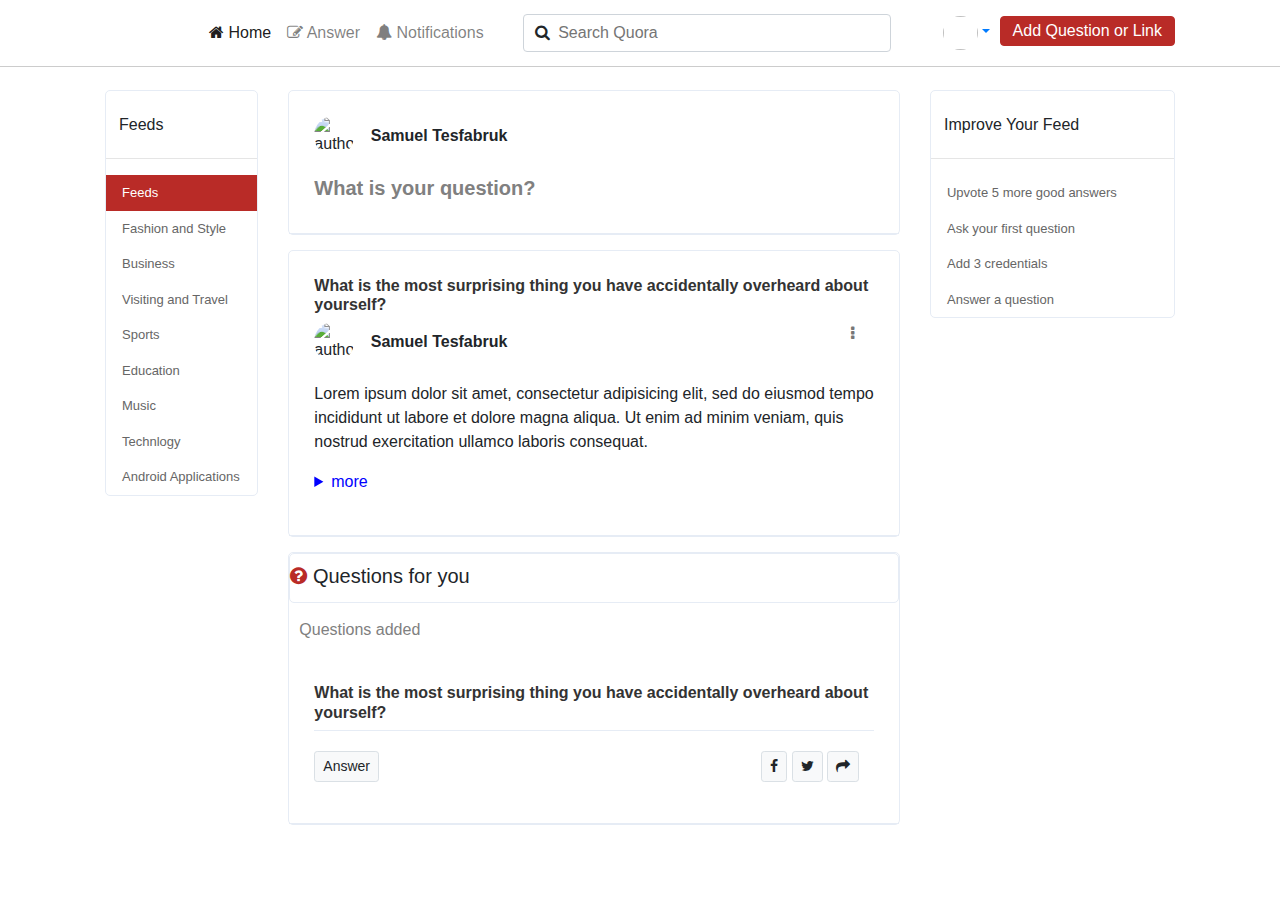
==== src/main/resources/templates/index.html @ e6530022 "New udates" ====
<!DOCTYPE html>
<html lang="en" xmlns:th="http://www.w3.org/1999/xhtml">
<head>
    <meta charset="utf-8">

    <title>Quora</title>
    <link rel="icon" th:href="@{assets/img/title.png}" type="" sizes="16x16">
    <meta name="viewport" content="width=device-width, initial-scale=1">
    <link href="http://maxcdn.bootstrapcdn.com/bootstrap/4.0.0/css/bootstrap.min.css" th:href="@{http://maxcdn.bootstrapcdn.com/bootstrap/4.0.0/css/bootstrap.min.css}"  rel="stylesheet">
    <link rel="stylesheet" type="text/css" href="../static/css/style.css" th:href="@{css/style.css}">
    <link rel="stylesheet" th:href="@{https://use.fontawesome.com/releases/v5.8.1/css/all.css}" href="https://use.fontawesome.com/releases/v5.8.1/css/all.css" integrity="sha384-50oBUHEmvpQ+1lW4y57PTFmhCaXp0ML5d60M1M7uH2+nqUivzIebhndOJK28anvf" crossorigin="anonymous">

    <script src="http://code.jquery.com/jquery-1.11.1.min.js" th:src="@{http://code.jquery.com/jquery-1.11.1.min.js}"></script>
    <script src="http://maxcdn.bootstrapcdn.com/bootstrap/4.0.0/js/bootstrap.min.js" th:src="@{http://maxcdn.bootstrapcdn.com/bootstrap/4.0.0/js/bootstrap.min.js}"></script>
</head>
<body>
<link href="https://stackpath.bootstrapcdn.com/font-awesome/4.7.0/css/font-awesome.min.css" th:href="@{https://stackpath.bootstrapcdn.com/font-awesome/4.7.0/css/font-awesome.min.css}" rel="stylesheet" integrity="sha384-wvfXpqpZZVQGK6TAh5PVlGOfQNHSoD2xbE+QkPxCAFlNEevoEH3Sl0sibVcOQVnN" crossorigin="anonymous">


<nav class="navbar navbar-expand-lg navbar-light fixed-top">
    <div class="container-fluid">
        <a class="navbar-brand mylogo" th:href="@{index.html}"></a>
        <button class="navbar-toggler" type="button" data-toggle="collapse" data-target="#navbarSupportedContent" aria-controls="navbarSupportedContent" aria-expanded="false" aria-label="Toggle navigation">
            <span class="navbar-toggler-icon"></span>
        </button>
        <div class="collapse navbar-collapse" id="navbarSupportedContent">
            <ul class="navbar-nav mr-auto">
                <li class="nav-item active">
                    <a class="nav-link" th:href="@{index}"><i class="fa fa-home"></i> Home</a>
                </li>
                <li class="nav-item">
                    <a class="nav-link" href="#"><i class="fa fa-edit"></i> Answer</a>
                </li>
                <li class="nav-item">
                    <a class="nav-link" href="#"><i class="fa fa-bell"></i> Notifications</a>
                </li>
            </ul>
            <form class="form-inline my-2 my-lg-0 col-md-5">
                <input class="myform-control mr-sm-2" type="search" placeholder="Search Quora" aria-label="Search">
                <button class="btn btn-light"><i class="fa fa-search"></i></button>
            </form>
            <ul class="navbar-nav ml-auto">
                <li class="avatar-profile d-none d-sm-block ">
                    <a href="#" class="dropdown-toggle"  data-toggle="dropdown" ><img th:src="@{assets/img/avatar.png}" height="48px" width="48px" class="img-responsive" /></a>
                    <ul class="nav navbar-nav">

                        <li class="dropdown">

                            <ul class="dropdown-menu">
                                <li><a th:href="@{profile}">Profile <span class="glyphicon glyphicon-cog pull-right"></span></a></li>
                                <li class="divider"></li>
                                <li><a th:href="@{login}">Login <span class="glyphicon glyphicon-stats pull-right"></span></a></li>
                                <li class="divider"></li>
                                <li><a th:href="@{message}">Messages <span class="badge pull-right"> 42 </span></a></li>
                                <li class="divider"></li>
                                <li><a href="#"><span class="glyphicon glyphicon-heart pull-right"></span></a></li>
                                <li class="divider"></li>
                                <li><a href="#">Sign Out <span class="glyphicon glyphicon-log-out pull-right"></span></a></li>
                            </ul>


                        </li>
                    </ul>
                </li>
                <li>
                    <a href="#" id="add-question" class="btn mybtn btn-success">Add Question or Link</a>
                </li>

            </ul>
        </div>
    </div>
</nav><!-- End of Navigation-->
<body>

<!-- Page Content -->
<div class="container-fluid">
    <div class="row">
        <div class="col-lg-2">
            <div class=" aff-right">
                <div class="ui-block">
                    <h6 class="my-4">Feeds</h6>
                    <hr>
                    <div class="nav flex-column nav-pills nav-stacked" id="v-pills-tab" role="tablist" aria-orientation="vertical">
                        <a class="nav-link active" data-toggle="pill" href="#"> Feeds</a>
                        <a class="nav-link" data-toggle="pill" href="#"> Fashion and Style</a>
                        <a class="nav-link" data-toggle="pill" href="#" >Business</a>
                        <a class="nav-link" data-toggle="pill" href="#">Visiting and Travel</a>
                        <a class="nav-link" data-toggle="pill" href="#">Sports</a>
                        <a class="nav-link" data-toggle="pill" href="#">Education</a>
                        <a class="nav-link" data-toggle="pill" href="#" >Music</a>
                        <a class="nav-link" data-toggle="pill" href="#">Technlogy</a>
                        <a class="nav-link" data-toggle="pill" href="#">Android Applications</a>
                    </div>
                </div>
            </div>
        </div>
        <!-- /.col-lg-3 -->
        <div class="col-lg-7">

            <!--User Question post block-->
            <div class="ui-block">


                <article class="hentry post">

                    <div class="post__author author vcard inline-items">
                        <img src="assets/img/avatar.png" th:src="@{assets/img/avatar.png}" height="48px" width="48px" class="img-responsive" alt="author">
                        <div class="author-date">
                            <a class="h6 post__author-name fn" href="#">Samuel Tesfabruk</a>
                            <div class="post__date">
                                <time class="published" datetime="2004-07-24T18:18">

                                </time>
                            </div>
                        </div>

                    </div>

                    <div id="qnlink" class="m-link">
                        <h5> <a href="#" id="add-question"   target="">What is your question?

                        </a></h5>
                    </div>


                </article>
            </div><!--End of ask question block-->


            <!--Hot Topics listed with question and answers-->
            <div class="ui-block">
                <article class="hentry post">
                    <div class="m-link">
                        <a href=""  target="_blank">
                            <h6 style="font-weight: bold">What is the most surprising thing you have accidentally overheard about yourself?</h6>
                        </a>
                    </div>
                    <div class="post__author author vcard inline-items">
                        <img src="assets/img/avatar.png" th:src="@{assets/img/avatar.png}" height="48px" width="48px" class="img-responsive" alt="author">
                        <div class="author-date">
                            <a class="h6 post__author-name fn" href="#">Samuel Tesfabruk</a>
                            <div class="post__date">
                                <time class="published" datetime="2004-07-24T18:18">

                                </time>
                            </div>
                        </div>
                        <div class="more">
                            <a href="#">
                                <i class="fa fa-ellipsis-v"></i>
                            </a>
                        </div>
                    </div>
                    <p>Lorem ipsum dolor sit amet, consectetur adipisicing elit, sed do eiusmod tempo incididunt ut
                        labore et dolore magna aliqua. Ut enim ad minim veniam, quis nostrud exercitation ullamco laboris consequat.

                        <details>
                            <summary>more</summary>
                    <p>Lorem ipsum dolor sit amet, consectetur adipisicing elit, sed do eiusmod tempo incididunt ut
                        labore et dolore magna aliqua. Ut enim ad minim veniam, quis nostrud exercitation ullamco laboris consequat.</p>

                    <div class="post-additional-info inline-items">
                        <p>
                            <a href="#" class="btn btn-sm btn-light"><i class="far fa-arrow-alt-up"></i> UpVote</a>

                        </p>
                        <p class="social-icons">
                            <a href="#" class="btn btn-sm btn-light"><i class="fa fa-facebook"></i></a>
                            <a href="#" class="btn btn-sm btn-light"> <i class="fa fa-twitter"></i></a>
                            <a href="#" class="btn btn-sm btn-light"> <i class="fa fa-share"></i></a>
                        </p>
                    </div>



                    </details>
                    </p>


                </article>
            </div><!--End of Topic Block-->

            <!--Questons to Answer-->
            <div class="ui-block">

                <div  class="ui-block" style="height: 50px;">
                    <h5><i class="fa fa-question-circle" style="color:#b92b27;"></i> Questions for you</h5>
                </div><!--End of question for you ui block-->


                <p class="qn-title">Questions added</p>
                <article class="hentry post">

                    <div class="m-link">
                        <a href=""  target="_blank">
                            <h6 style="font-weight: bold">What is the most surprising thing you have accidentally overheard about yourself?</h6>
                        </a>


                    </div><!--End of m-lin div-->


                    <div class="post-additional-info inline-items">
                        <p>
                            <a href="#" class="btn btn-sm btn-light"><i class="far fa-arrow-alt-up"></i> Answer</a>

                        </p>
                        <p class="social-icons">
                            <a href="#" class="btn btn-sm btn-light"><i class="fa fa-facebook"></i></a>
                            <a href="#" class="btn btn-sm btn-light"> <i class="fa fa-twitter"></i></a>
                            <a href="#" class="btn btn-sm btn-light"> <i class="fa fa-share"></i></a>
                        </p>
                    </div><!--End of inline items-->

                </article>
            </div><!--End of Questions to Answrer-->




        </div><!--End of col-lg-7-->
        <!-- /.col-lg-6 -->
        <!--col-lg-3-->
        <div class="col-lg-3">
            <div class=" q-wid">
                <div class="ui-block">
                    <h6 class="my-4">Improve Your Feed</h6>
                    <hr>
                    <div class="nav flex-column nav-pills nav-stacked" id="v-pills-tab"  aria-orientation="vertical">
                        <a class="nav-link"  data-toggle="pill" href="#"  >  Upvote 5 more good answers</a>
                        <a class="nav-link"  data-toggle="pill" href="#"  >Ask your first question</a>
                        <a class="nav-link" data-toggle="pill" href="#"   >Add 3 credentials</a>
                        <a class="nav-link" data-toggle="pill" href="#">Answer a question</a>
                    </div>
                </div>
            </div>
        </div>
        <!-- /.col-lg-3 -->
    </div>
</div>
<!-- /.container -->

<!-- The Modal -->
<div class="modal fade" id="addModal">
    <div class="modal-dialog">
        <div class="modal-content">
            <!-- Modal Header -->
            <div class="modal-header">
                <ul class="nav nav-tabs " role="tablist">
                    <li role="presentation" class="active"><a href="#uploadTab" aria-controls="uploadTab" role="tab" data-toggle="tab">Add Questions</a>

                    </li>
                </ul>

                <button type="button" class="close" data-dismiss="modal">×</button>
            </div>
            <!-- Modal body -->
            <div class="modal-body">
                <div class="well">
                    <h6>Tips on getting good answers quickly</h6>
                    <ul>
                        <li ><i class="far fa-check-circle" style="color:#329bff"> </i> Make sure your question hasn't been asked already</li>
                        <li><i class="far fa-check-circle" style="color:#329bff"> </i> Keep your question short and to the point</li>
                        <li><i class="far fa-check-circle" style="color:#329bff"> </i> Double-check grammar and spelling</li>
                    </ul>
                </div>
                <div class="post__author author vcard inline-items">
                    <img src="assets/img/avatar.png" th:src="@{assets/img/avatar.png}" height="48px" width="48px" class="img-responsive" />
                    <div class="author-date">
                        <a class="h6 post__author-name fn" href="#">Samuel Tesfabruk</a>
                        <div class="post__date">
                            <time class="published" datetime="2004-07-24T18:18">

                            </time>


                        </div>
                    </div>
                </div>


                <div class="input-group">

                    <textarea class="form-control" aria-label="With textarea"></textarea>


                </div>
            </div>
            <!-- Modal footer -->
            <div class="modal-footer">
                <button type="button" class="btn btn-info" style="background-color: #3a66ad; color: white;">Add Question</button>
                <button type="button" class="btn btn"  data-dismiss="modal">Cancel</button>
            </div>
        </div>
    </div>
</div>
</body>
<script type="text/javascript">
    $(document).on("click", "#add-question", function(){

        $("#addModal").modal("show");
    });



</script>
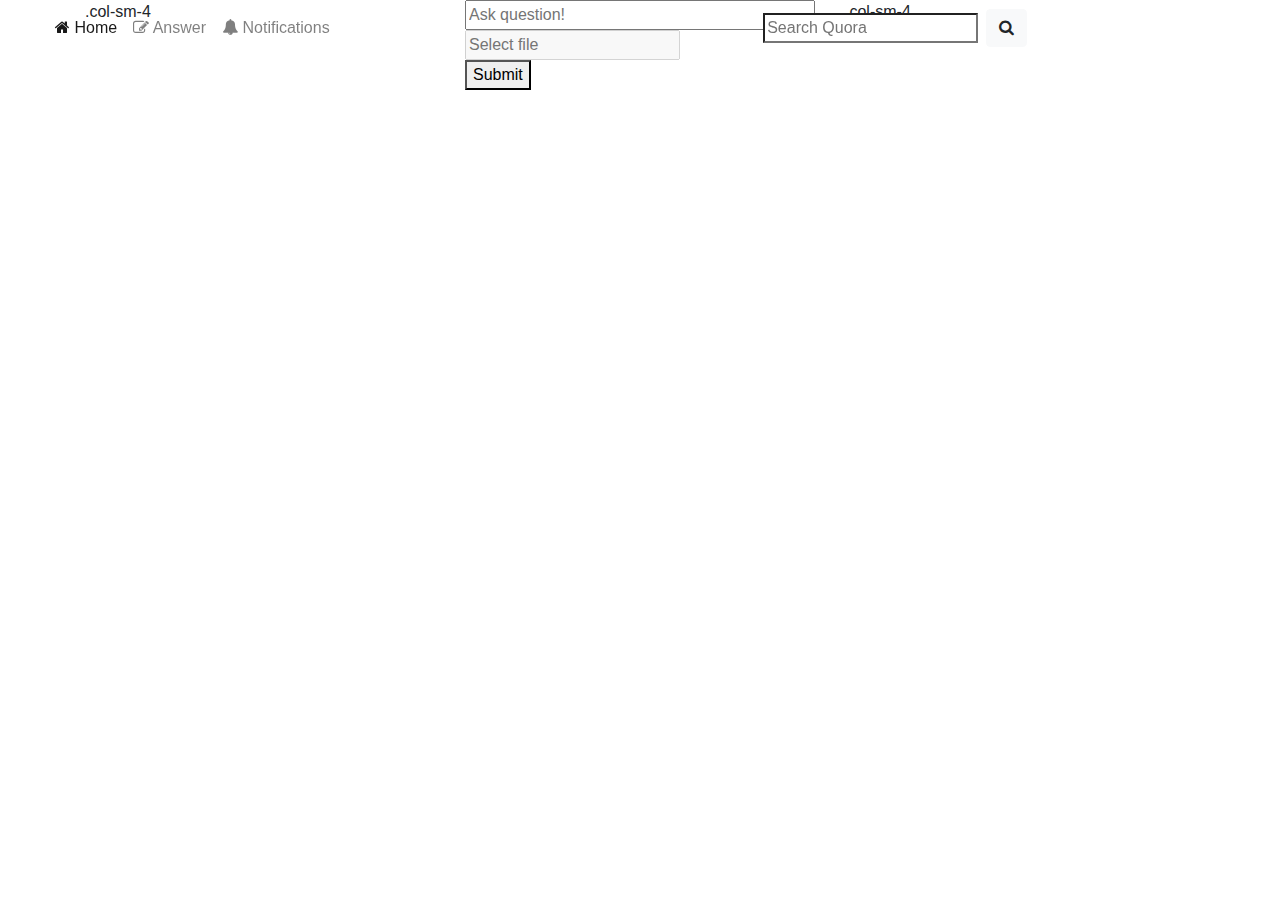
==== commit 03b30b41: "login without role" ====
--- a/src/main/resources/templates/index.html
+++ b/src/main/resources/templates/index.html
@@ -1,32 +1,34 @@
 <!DOCTYPE html>
-<html lang="en" xmlns:th="http://www.w3.org/1999/xhtml">
+<html lang="en" xmlns:th="http://www.thymeleaf.org">
 <head>
     <meta charset="utf-8">
+    <title>Quora</title>
+    <link rel="icon" href="img/title.png" type="" sizes="16x16">
+    <meta name="viewport" content="width=device-width, initial-scale=1">
+    <link href="http://maxcdn.bootstrapcdn.com/bootstrap/4.0.0/css/bootstrap.min.css" rel="stylesheet">
+    <link rel="stylesheet" th:href="@{/css/style.css}"/>
 
-    <title>Quora</title>
-    <link rel="icon" th:href="@{assets/img/title.png}" type="" sizes="16x16">
-    <meta name="viewport" content="width=device-width, initial-scale=1">
-    <link href="http://maxcdn.bootstrapcdn.com/bootstrap/4.0.0/css/bootstrap.min.css" th:href="@{http://maxcdn.bootstrapcdn.com/bootstrap/4.0.0/css/bootstrap.min.css}"  rel="stylesheet">
-    <link rel="stylesheet" type="text/css" href="../static/css/style.css" th:href="@{css/style.css}">
-    <link rel="stylesheet" th:href="@{https://use.fontawesome.com/releases/v5.8.1/css/all.css}" href="https://use.fontawesome.com/releases/v5.8.1/css/all.css" integrity="sha384-50oBUHEmvpQ+1lW4y57PTFmhCaXp0ML5d60M1M7uH2+nqUivzIebhndOJK28anvf" crossorigin="anonymous">
+    <link rel="stylesheet" href="https://use.fontawesome.com/releases/v5.8.1/css/all.css" integrity="sha384-50oBUHEmvpQ+1lW4y57PTFmhCaXp0ML5d60M1M7uH2+nqUivzIebhndOJK28anvf" crossorigin="anonymous">
 
-    <script src="http://code.jquery.com/jquery-1.11.1.min.js" th:src="@{http://code.jquery.com/jquery-1.11.1.min.js}"></script>
-    <script src="http://maxcdn.bootstrapcdn.com/bootstrap/4.0.0/js/bootstrap.min.js" th:src="@{http://maxcdn.bootstrapcdn.com/bootstrap/4.0.0/js/bootstrap.min.js}"></script>
+    <script src="http://code.jquery.com/jquery-1.11.1.min.js"></script>
+    <script src="http://maxcdn.bootstrapcdn.com/bootstrap/4.0.0/js/bootstrap.min.js"></script>
 </head>
 <body>
-<link href="https://stackpath.bootstrapcdn.com/font-awesome/4.7.0/css/font-awesome.min.css" th:href="@{https://stackpath.bootstrapcdn.com/font-awesome/4.7.0/css/font-awesome.min.css}" rel="stylesheet" integrity="sha384-wvfXpqpZZVQGK6TAh5PVlGOfQNHSoD2xbE+QkPxCAFlNEevoEH3Sl0sibVcOQVnN" crossorigin="anonymous">
+<link href="https://stackpath.bootstrapcdn.com/font-awesome/4.7.0/css/font-awesome.min.css" rel="stylesheet" integrity="sha384-wvfXpqpZZVQGK6TAh5PVlGOfQNHSoD2xbE+QkPxCAFlNEevoEH3Sl0sibVcOQVnN" crossorigin="anonymous">
 
-
+<body>
+<!-- Navigation -->
+<span th:text="${logged}"></span>
 <nav class="navbar navbar-expand-lg navbar-light fixed-top">
     <div class="container-fluid">
-        <a class="navbar-brand mylogo" th:href="@{index.html}"></a>
-        <button class="navbar-toggler" type="button" data-toggle="collapse" data-target="#navbarSupportedContent" aria-controls="navbarSupportedContent" aria-expanded="false" aria-label="Toggle navigation">
-            <span class="navbar-toggler-icon"></span>
-        </button>
+        <a class="navbar-brand mylogo" th:href="@{index}"></a>
+<!--        <button class="navbar-toggler" type="button" data-toggle="collapse" data-target="#navbarSupportedContent" aria-controls="navbarSupportedContent" aria-expanded="false" aria-label="Toggle navigation">-->
+<!--            <span class="navbar-toggler-icon"></span>-->
+<!--        </button>-->
         <div class="collapse navbar-collapse" id="navbarSupportedContent">
             <ul class="navbar-nav mr-auto">
                 <li class="nav-item active">
-                    <a class="nav-link" th:href="@{index}"><i class="fa fa-home"></i> Home</a>
+                    <a class="nav-link" href="#"><i class="fa fa-home"></i> Home</a>
                 </li>
                 <li class="nav-item">
                     <a class="nav-link" href="#"><i class="fa fa-edit"></i> Answer</a>
@@ -39,207 +41,36 @@
                 <input class="myform-control mr-sm-2" type="search" placeholder="Search Quora" aria-label="Search">
                 <button class="btn btn-light"><i class="fa fa-search"></i></button>
             </form>
-            <ul class="navbar-nav ml-auto">
-                <li class="avatar-profile d-none d-sm-block ">
-                    <a href="#" class="dropdown-toggle"  data-toggle="dropdown" ><img th:src="@{assets/img/avatar.png}" height="48px" width="48px" class="img-responsive" /></a>
-                    <ul class="nav navbar-nav">
-
-                        <li class="dropdown">
-
-                            <ul class="dropdown-menu">
-                                <li><a th:href="@{profile}">Profile <span class="glyphicon glyphicon-cog pull-right"></span></a></li>
-                                <li class="divider"></li>
-                                <li><a th:href="@{login}">Login <span class="glyphicon glyphicon-stats pull-right"></span></a></li>
-                                <li class="divider"></li>
-                                <li><a th:href="@{message}">Messages <span class="badge pull-right"> 42 </span></a></li>
-                                <li class="divider"></li>
-                                <li><a href="#"><span class="glyphicon glyphicon-heart pull-right"></span></a></li>
-                                <li class="divider"></li>
-                                <li><a href="#">Sign Out <span class="glyphicon glyphicon-log-out pull-right"></span></a></li>
-                            </ul>
-
-
-                        </li>
-                    </ul>
-                </li>
-                <li>
-                    <a href="#" id="add-question" class="btn mybtn btn-success">Add Question or Link</a>
-                </li>
-
-            </ul>
         </div>
     </div>
 </nav><!-- End of Navigation-->
-<body>
 
 <!-- Page Content -->
-<div class="container-fluid">
+<!-- /.container -->
+
+<div class = "container">
     <div class="row">
-        <div class="col-lg-2">
-            <div class=" aff-right">
-                <div class="ui-block">
-                    <h6 class="my-4">Feeds</h6>
-                    <hr>
-                    <div class="nav flex-column nav-pills nav-stacked" id="v-pills-tab" role="tablist" aria-orientation="vertical">
-                        <a class="nav-link active" data-toggle="pill" href="#"> Feeds</a>
-                        <a class="nav-link" data-toggle="pill" href="#"> Fashion and Style</a>
-                        <a class="nav-link" data-toggle="pill" href="#" >Business</a>
-                        <a class="nav-link" data-toggle="pill" href="#">Visiting and Travel</a>
-                        <a class="nav-link" data-toggle="pill" href="#">Sports</a>
-                        <a class="nav-link" data-toggle="pill" href="#">Education</a>
-                        <a class="nav-link" data-toggle="pill" href="#" >Music</a>
-                        <a class="nav-link" data-toggle="pill" href="#">Technlogy</a>
-                        <a class="nav-link" data-toggle="pill" href="#">Android Applications</a>
+        <div id = "cont" class="col-sm-4">.col-sm-4</div>
+        <div id = "cont" class="col-sm-4">
+            <form action="#" th:action="@{/addquestion}" th:object="${question}" enctype="multipart/form-data" method="post">
+                <div class="uk-margin">
+                    <div class="uk-form-controls">
+                        <input class="uk-input" style = "width:100%;" id="form-horizontal-text" th:field="*{question_content}" name = "title" type="text" placeholder="Ask question!">
                     </div>
                 </div>
-            </div>
-        </div>
-        <!-- /.col-lg-3 -->
-        <div class="col-lg-7">
-
-            <!--User Question post block-->
-            <div class="ui-block">
+                <div class="uk-margin" uk-margin>
+                    <div uk-form-custom="target: true">
+                        <input class="uk-input uk-form-width-medium" type="text" placeholder="Select file" disabled>
+                    </div>
+                    <button class="uk-button uk-button-default">Submit</button>
+                </div>
 
 
-                <article class="hentry post">
-
-                    <div class="post__author author vcard inline-items">
-                        <img src="assets/img/avatar.png" th:src="@{assets/img/avatar.png}" height="48px" width="48px" class="img-responsive" alt="author">
-                        <div class="author-date">
-                            <a class="h6 post__author-name fn" href="#">Samuel Tesfabruk</a>
-                            <div class="post__date">
-                                <time class="published" datetime="2004-07-24T18:18">
-
-                                </time>
-                            </div>
-                        </div>
-
-                    </div>
-
-                    <div id="qnlink" class="m-link">
-                        <h5> <a href="#" id="add-question"   target="">What is your question?
-
-                        </a></h5>
-                    </div>
-
-
-                </article>
-            </div><!--End of ask question block-->
-
-
-            <!--Hot Topics listed with question and answers-->
-            <div class="ui-block">
-                <article class="hentry post">
-                    <div class="m-link">
-                        <a href=""  target="_blank">
-                            <h6 style="font-weight: bold">What is the most surprising thing you have accidentally overheard about yourself?</h6>
-                        </a>
-                    </div>
-                    <div class="post__author author vcard inline-items">
-                        <img src="assets/img/avatar.png" th:src="@{assets/img/avatar.png}" height="48px" width="48px" class="img-responsive" alt="author">
-                        <div class="author-date">
-                            <a class="h6 post__author-name fn" href="#">Samuel Tesfabruk</a>
-                            <div class="post__date">
-                                <time class="published" datetime="2004-07-24T18:18">
-
-                                </time>
-                            </div>
-                        </div>
-                        <div class="more">
-                            <a href="#">
-                                <i class="fa fa-ellipsis-v"></i>
-                            </a>
-                        </div>
-                    </div>
-                    <p>Lorem ipsum dolor sit amet, consectetur adipisicing elit, sed do eiusmod tempo incididunt ut
-                        labore et dolore magna aliqua. Ut enim ad minim veniam, quis nostrud exercitation ullamco laboris consequat.
-
-                        <details>
-                            <summary>more</summary>
-                    <p>Lorem ipsum dolor sit amet, consectetur adipisicing elit, sed do eiusmod tempo incididunt ut
-                        labore et dolore magna aliqua. Ut enim ad minim veniam, quis nostrud exercitation ullamco laboris consequat.</p>
-
-                    <div class="post-additional-info inline-items">
-                        <p>
-                            <a href="#" class="btn btn-sm btn-light"><i class="far fa-arrow-alt-up"></i> UpVote</a>
-
-                        </p>
-                        <p class="social-icons">
-                            <a href="#" class="btn btn-sm btn-light"><i class="fa fa-facebook"></i></a>
-                            <a href="#" class="btn btn-sm btn-light"> <i class="fa fa-twitter"></i></a>
-                            <a href="#" class="btn btn-sm btn-light"> <i class="fa fa-share"></i></a>
-                        </p>
-                    </div>
-
-
-
-                    </details>
-                    </p>
-
-
-                </article>
-            </div><!--End of Topic Block-->
-
-            <!--Questons to Answer-->
-            <div class="ui-block">
-
-                <div  class="ui-block" style="height: 50px;">
-                    <h5><i class="fa fa-question-circle" style="color:#b92b27;"></i> Questions for you</h5>
-                </div><!--End of question for you ui block-->
-
-
-                <p class="qn-title">Questions added</p>
-                <article class="hentry post">
-
-                    <div class="m-link">
-                        <a href=""  target="_blank">
-                            <h6 style="font-weight: bold">What is the most surprising thing you have accidentally overheard about yourself?</h6>
-                        </a>
-
-
-                    </div><!--End of m-lin div-->
-
-
-                    <div class="post-additional-info inline-items">
-                        <p>
-                            <a href="#" class="btn btn-sm btn-light"><i class="far fa-arrow-alt-up"></i> Answer</a>
-
-                        </p>
-                        <p class="social-icons">
-                            <a href="#" class="btn btn-sm btn-light"><i class="fa fa-facebook"></i></a>
-                            <a href="#" class="btn btn-sm btn-light"> <i class="fa fa-twitter"></i></a>
-                            <a href="#" class="btn btn-sm btn-light"> <i class="fa fa-share"></i></a>
-                        </p>
-                    </div><!--End of inline items-->
-
-                </article>
-            </div><!--End of Questions to Answrer-->
-
-
-
-
-        </div><!--End of col-lg-7-->
-        <!-- /.col-lg-6 -->
-        <!--col-lg-3-->
-        <div class="col-lg-3">
-            <div class=" q-wid">
-                <div class="ui-block">
-                    <h6 class="my-4">Improve Your Feed</h6>
-                    <hr>
-                    <div class="nav flex-column nav-pills nav-stacked" id="v-pills-tab"  aria-orientation="vertical">
-                        <a class="nav-link"  data-toggle="pill" href="#"  >  Upvote 5 more good answers</a>
-                        <a class="nav-link"  data-toggle="pill" href="#"  >Ask your first question</a>
-                        <a class="nav-link" data-toggle="pill" href="#"   >Add 3 credentials</a>
-                        <a class="nav-link" data-toggle="pill" href="#">Answer a question</a>
-                    </div>
-                </div>
-            </div>
+            </form>
         </div>
-        <!-- /.col-lg-3 -->
+        <div id = "cont" class="col-sm-4">.col-sm-4</div>
     </div>
 </div>
-<!-- /.container -->
-
 <!-- The Modal -->
 <div class="modal fade" id="addModal">
     <div class="modal-dialog">
@@ -265,7 +96,7 @@
                     </ul>
                 </div>
                 <div class="post__author author vcard inline-items">
-                    <img src="assets/img/avatar.png" th:src="@{assets/img/avatar.png}" height="48px" width="48px" class="img-responsive" />
+<!--                    <img src="img/avatar.png" height="48px" width="48px" class="img-responsive" />-->
                     <div class="author-date">
                         <a class="h6 post__author-name fn" href="#">Samuel Tesfabruk</a>
                         <div class="post__date">
@@ -294,13 +125,4 @@
         </div>
     </div>
 </div>
-</body>
-<script type="text/javascript">
-    $(document).on("click", "#add-question", function(){
-
-        $("#addModal").modal("show");
-    });
-
-
-
-</script>
+</body>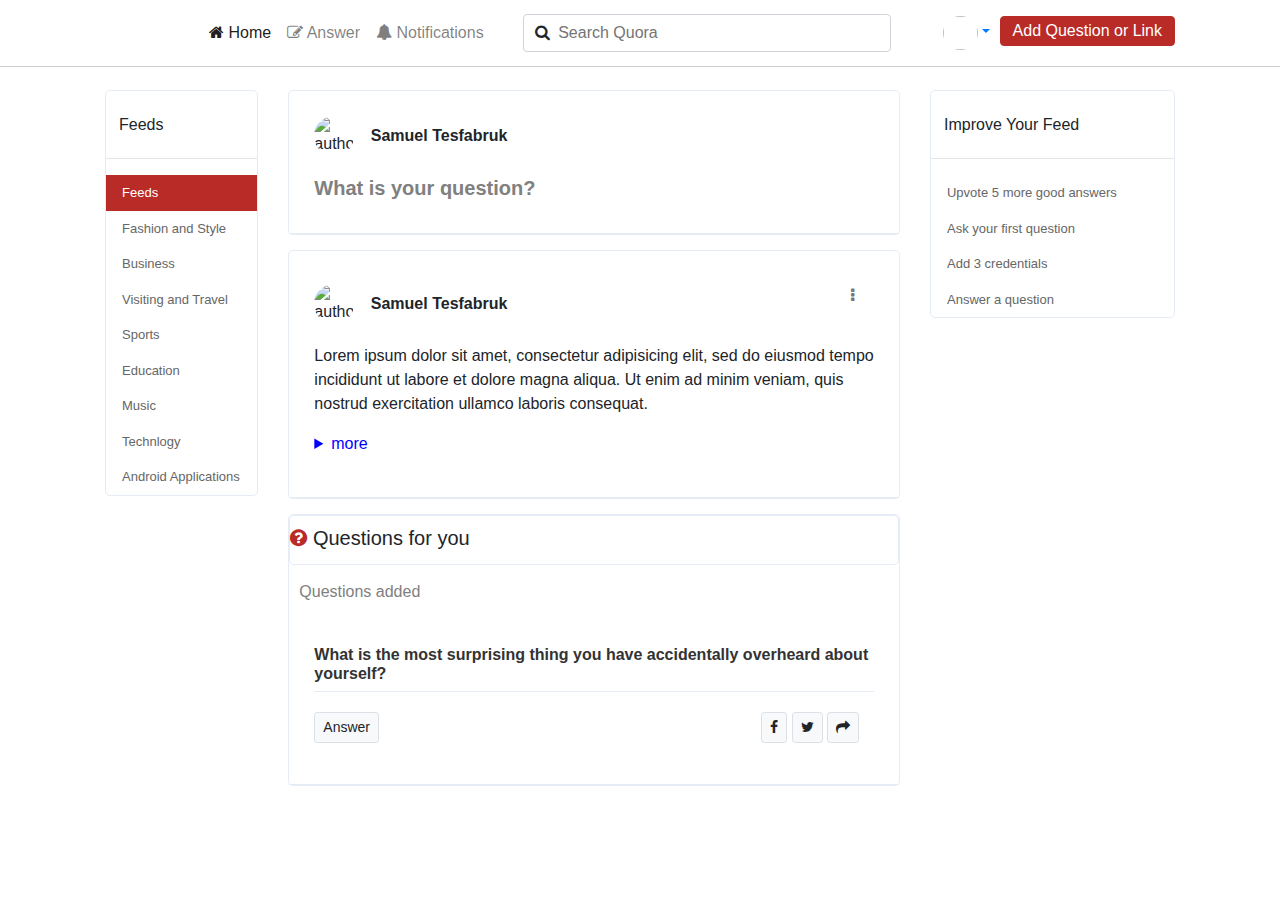
==== commit f2ef0096: "question working" ====
--- a/src/main/resources/templates/index.html
+++ b/src/main/resources/templates/index.html
@@ -1,34 +1,29 @@
 <!DOCTYPE html>
-<html lang="en" xmlns:th="http://www.thymeleaf.org">
+<html lang="en" xmlns:th="http://www.w3.org/1999/xhtml">
 <head>
     <meta charset="utf-8">
+
     <title>Quora</title>
-    <link rel="icon" href="img/title.png" type="" sizes="16x16">
+    <link rel="icon" th:href="@{assets/img/title.png}" type="" sizes="16x16">
     <meta name="viewport" content="width=device-width, initial-scale=1">
-    <link href="http://maxcdn.bootstrapcdn.com/bootstrap/4.0.0/css/bootstrap.min.css" rel="stylesheet">
-    <link rel="stylesheet" th:href="@{/css/style.css}"/>
-
-    <link rel="stylesheet" href="https://use.fontawesome.com/releases/v5.8.1/css/all.css" integrity="sha384-50oBUHEmvpQ+1lW4y57PTFmhCaXp0ML5d60M1M7uH2+nqUivzIebhndOJK28anvf" crossorigin="anonymous">
-
-    <script src="http://code.jquery.com/jquery-1.11.1.min.js"></script>
-    <script src="http://maxcdn.bootstrapcdn.com/bootstrap/4.0.0/js/bootstrap.min.js"></script>
+    <link href="http://maxcdn.bootstrapcdn.com/bootstrap/4.0.0/css/bootstrap.min.css" th:href="@{http://maxcdn.bootstrapcdn.com/bootstrap/4.0.0/css/bootstrap.min.css}"  rel="stylesheet">
+    <link rel="stylesheet" type="text/css" href="../static/css/style.css" th:href="@{css/style.css}">
+    <link rel="stylesheet" th:href="@{https://use.fontawesome.com/releases/v5.8.1/css/all.css}" href="https://use.fontawesome.com/releases/v5.8.1/css/all.css" integrity="sha384-50oBUHEmvpQ+1lW4y57PTFmhCaXp0ML5d60M1M7uH2+nqUivzIebhndOJK28anvf" crossorigin="anonymous">
+    <script src="http://code.jquery.com/jquery-1.11.1.min.js" th:src="@{http://code.jquery.com/jquery-1.11.1.min.js}"></script>
+    <script src="http://maxcdn.bootstrapcdn.com/bootstrap/4.0.0/js/bootstrap.min.js" th:src="@{http://maxcdn.bootstrapcdn.com/bootstrap/4.0.0/js/bootstrap.min.js}"></script>
 </head>
 <body>
-<link href="https://stackpath.bootstrapcdn.com/font-awesome/4.7.0/css/font-awesome.min.css" rel="stylesheet" integrity="sha384-wvfXpqpZZVQGK6TAh5PVlGOfQNHSoD2xbE+QkPxCAFlNEevoEH3Sl0sibVcOQVnN" crossorigin="anonymous">
-
-<body>
-<!-- Navigation -->
-<span th:text="${logged}"></span>
+<link href="https://stackpath.bootstrapcdn.com/font-awesome/4.7.0/css/font-awesome.min.css" th:href="@{https://stackpath.bootstrapcdn.com/font-awesome/4.7.0/css/font-awesome.min.css}" rel="stylesheet" integrity="sha384-wvfXpqpZZVQGK6TAh5PVlGOfQNHSoD2xbE+QkPxCAFlNEevoEH3Sl0sibVcOQVnN" crossorigin="anonymous">
 <nav class="navbar navbar-expand-lg navbar-light fixed-top">
     <div class="container-fluid">
-        <a class="navbar-brand mylogo" th:href="@{index}"></a>
-<!--        <button class="navbar-toggler" type="button" data-toggle="collapse" data-target="#navbarSupportedContent" aria-controls="navbarSupportedContent" aria-expanded="false" aria-label="Toggle navigation">-->
-<!--            <span class="navbar-toggler-icon"></span>-->
-<!--        </button>-->
+        <a class="navbar-brand mylogo" th:href="@{index.html}"></a>
+        <button class="navbar-toggler" type="button" data-toggle="collapse" data-target="#navbarSupportedContent" aria-controls="navbarSupportedContent" aria-expanded="false" aria-label="Toggle navigation">
+            <span class="navbar-toggler-icon"></span>
+        </button>
         <div class="collapse navbar-collapse" id="navbarSupportedContent">
             <ul class="navbar-nav mr-auto">
                 <li class="nav-item active">
-                    <a class="nav-link" href="#"><i class="fa fa-home"></i> Home</a>
+                    <a class="nav-link" th:href="@{index}"><i class="fa fa-home"></i> Home</a>
                 </li>
                 <li class="nav-item">
                     <a class="nav-link" href="#"><i class="fa fa-edit"></i> Answer</a>
@@ -41,36 +36,173 @@
                 <input class="myform-control mr-sm-2" type="search" placeholder="Search Quora" aria-label="Search">
                 <button class="btn btn-light"><i class="fa fa-search"></i></button>
             </form>
+            <ul class="navbar-nav ml-auto">
+                <li class="avatar-profile d-none d-sm-block ">
+                    <a href="#" class="dropdown-toggle"  data-toggle="dropdown" ><img th:src="@{assets/img/avatar.png}" height="48px" width="48px" class="img-responsive" /></a>
+                    <ul class="nav navbar-nav">
+                        <li class="dropdown">
+                            <ul class="dropdown-menu">
+                                <li><a th:href="@{profile}">Profile <span class="glyphicon glyphicon-cog pull-right"></span></a></li>
+                                <li class="divider"></li>
+                                <li><a th:href="@{login}">Login <span class="glyphicon glyphicon-stats pull-right"></span></a></li>
+                                <li class="divider"></li>
+                                <li><a th:href="@{message}">Messages <span class="badge pull-right"> 42 </span></a></li>
+                                <li class="divider"></li>
+                                <li><a href="#"><span class="glyphicon glyphicon-heart pull-right"></span></a></li>
+                                <li class="divider"></li>
+                                <li><a href="#">Sign Out <span class="glyphicon glyphicon-log-out pull-right"></span></a></li>
+                            </ul>
+                        </li>
+                    </ul>
+                </li>
+                <li>
+                    <a href="#" id="add-question" class="btn mybtn btn-success">Add Question or Link</a>
+                </li>
+            </ul>
         </div>
     </div>
 </nav><!-- End of Navigation-->
+<body>
+
+
 
 <!-- Page Content -->
-<!-- /.container -->
-
-<div class = "container">
+<div class="container-fluid">
     <div class="row">
-        <div id = "cont" class="col-sm-4">.col-sm-4</div>
-        <div id = "cont" class="col-sm-4">
-            <form action="#" th:action="@{/addquestion}" th:object="${question}" enctype="multipart/form-data" method="post">
-                <div class="uk-margin">
-                    <div class="uk-form-controls">
-                        <input class="uk-input" style = "width:100%;" id="form-horizontal-text" th:field="*{question_content}" name = "title" type="text" placeholder="Ask question!">
-                    </div>
-                </div>
-                <div class="uk-margin" uk-margin>
-                    <div uk-form-custom="target: true">
-                        <input class="uk-input uk-form-width-medium" type="text" placeholder="Select file" disabled>
-                    </div>
-                    <button class="uk-button uk-button-default">Submit</button>
-                </div>
-
-
-            </form>
-        </div>
-        <div id = "cont" class="col-sm-4">.col-sm-4</div>
+        <div class="col-lg-2">
+            <div class=" aff-right">
+                <div class="ui-block">
+                    <h6 class="my-4">Feeds</h6>
+                    <hr>
+                    <div class="nav flex-column nav-pills nav-stacked" id="v-pills-tab" role="tablist" aria-orientation="vertical">
+                        <a class="nav-link active" data-toggle="pill" href="#"> Feeds</a>
+                        <a class="nav-link" data-toggle="pill" href="#"> Fashion and Style</a>
+                        <a class="nav-link" data-toggle="pill" href="#" >Business</a>
+                        <a class="nav-link" data-toggle="pill" href="#">Visiting and Travel</a>
+                        <a class="nav-link" data-toggle="pill" href="#">Sports</a>
+                        <a class="nav-link" data-toggle="pill" href="#">Education</a>
+                        <a class="nav-link" data-toggle="pill" href="#" >Music</a>
+                        <a class="nav-link" data-toggle="pill" href="#">Technlogy</a>
+                        <a class="nav-link" data-toggle="pill" href="#">Android Applications</a>
+                    </div>
+                </div>
+            </div>
+        </div>
+        <!-- /.col-lg-3 -->
+
+
+
+        <div class="col-lg-7">
+            <!--User Question post block-->
+            <div class="ui-block">
+                <article class="hentry post">
+                    <div class="post__author author vcard inline-items">
+                        <img src="assets/img/avatar.png" th:src="@{assets/img/avatar.png}" height="48px" width="48px" class="img-responsive" alt="author">
+                        <div class="author-date">
+                            <a class="h6 post__author-name fn" href="#">Samuel Tesfabruk</a>
+                            <div class="post__date">
+                                <time class="published" datetime="2004-07-24T18:18">
+                                </time>
+                            </div>
+                        </div>
+                    </div>
+                    <div id="qnlink" class="m-link">
+                        <h5> <a href="#" id="add-question"   target="">What is your question?
+                        </a></h5>
+                    </div>
+                </article>
+            </div><!--End of ask question block-->
+
+
+
+            <!--Hot Topics listed with question and answers-->
+            <div th:each="quest:${listofquestions}" class="ui-block">
+                <article class="hentry post">
+                    <div class="m-link">
+                        <a th:href="${'/questions/' + quest.id}" >
+                            <h6 th:text="${quest.getQuestion_content()}" style="font-weight: bold"></h6>
+                        </a>
+                    </div>
+                    <div class="post__author author vcard inline-items">
+                        <img src="assets/img/avatar.png" th:src="@{assets/img/avatar.png}" height="48px" width="48px" class="img-responsive" alt="author">
+                        <div class="author-date">
+                            <a class="h6 post__author-name fn" href="#">Samuel Tesfabruk</a>
+                            <div class="post__date">
+                                <time class="published" datetime="2004-07-24T18:18">
+                                </time>
+                            </div>
+                        </div>
+                        <div class="more">
+                            <a href="#">
+                                <i class="fa fa-ellipsis-v"></i>
+                            </a>
+                        </div>
+                    </div>
+                    <p>Lorem ipsum dolor sit amet, consectetur adipisicing elit, sed do eiusmod tempo incididunt ut
+                        labore et dolore magna aliqua. Ut enim ad minim veniam, quis nostrud exercitation ullamco laboris consequat.
+                        <details>
+                            <summary>more</summary>
+                    <p>Lorem ipsum dolor sit amet, consectetur adipisicing elit, sed do eiusmod tempo incididunt ut
+                        labore et dolore magna aliqua. Ut enim ad minim veniam, quis nostrud exercitation ullamco laboris consequat.</p>
+                    <div class="post-additional-info inline-items">
+                        <p>
+                            <a href="#" class="btn btn-sm btn-light"><i class="far fa-arrow-alt-up"></i> UpVote</a>
+                        </p>
+                        <p class="social-icons">
+                            <a href="#" class="btn btn-sm btn-light"><i class="fa fa-facebook"></i></a>
+                            <a href="#" class="btn btn-sm btn-light"> <i class="fa fa-twitter"></i></a>
+                            <a href="#" class="btn btn-sm btn-light"> <i class="fa fa-share"></i></a>
+                        </p>
+                    </div>
+                    </details>
+                    </p>
+                </article>
+            </div><!--End of Topic Block-->
+            <!--Questons to Answer-->
+            <div class="ui-block">
+                <div  class="ui-block" style="height: 50px;">
+                    <h5><i class="fa fa-question-circle" style="color:#b92b27;"></i> Questions for you</h5>
+                </div><!--End of question for you ui block-->
+                <p class="qn-title">Questions added</p>
+                <article class="hentry post">
+                    <div class="m-link">
+                        <a href=""  target="_blank">
+                            <h6 style="font-weight: bold">What is the most surprising thing you have accidentally overheard about yourself?</h6>
+                        </a>
+                    </div><!--End of m-lin div-->
+                    <div class="post-additional-info inline-items">
+                        <p>
+                            <a href="#" class="btn btn-sm btn-light"><i class="far fa-arrow-alt-up"></i> Answer</a>
+                        </p>
+                        <p class="social-icons">
+                            <a href="#" class="btn btn-sm btn-light"><i class="fa fa-facebook"></i></a>
+                            <a href="#" class="btn btn-sm btn-light"> <i class="fa fa-twitter"></i></a>
+                            <a href="#" class="btn btn-sm btn-light"> <i class="fa fa-share"></i></a>
+                        </p>
+                    </div><!--End of inline items-->
+                </article>
+            </div><!--End of Questions to Answrer-->
+        </div><!--End of col-lg-7-->
+        <!-- /.col-lg-6 -->
+        <!--col-lg-3-->
+        <div class="col-lg-3">
+            <div class=" q-wid">
+                <div class="ui-block">
+                    <h6 class="my-4">Improve Your Feed</h6>
+                    <hr>
+                    <div class="nav flex-column nav-pills nav-stacked" id="v-pills-tab"  aria-orientation="vertical">
+                        <a class="nav-link"  data-toggle="pill" href="#"  >  Upvote 5 more good answers</a>
+                        <a class="nav-link"  data-toggle="pill" href="#"  >Ask your first question</a>
+                        <a class="nav-link" data-toggle="pill" href="#"   >Add 3 credentials</a>
+                        <a class="nav-link" data-toggle="pill" href="#">Answer a question</a>
+                    </div>
+                </div>
+            </div>
+        </div>
+        <!-- /.col-lg-3 -->
     </div>
 </div>
+<!-- /.container -->
 <!-- The Modal -->
 <div class="modal fade" id="addModal">
     <div class="modal-dialog">
@@ -79,10 +211,8 @@
             <div class="modal-header">
                 <ul class="nav nav-tabs " role="tablist">
                     <li role="presentation" class="active"><a href="#uploadTab" aria-controls="uploadTab" role="tab" data-toggle="tab">Add Questions</a>
-
                     </li>
                 </ul>
-
                 <button type="button" class="close" data-dismiss="modal">×</button>
             </div>
             <!-- Modal body -->
@@ -96,33 +226,37 @@
                     </ul>
                 </div>
                 <div class="post__author author vcard inline-items">
-<!--                    <img src="img/avatar.png" height="48px" width="48px" class="img-responsive" />-->
+                    <img src="assets/img/avatar.png" th:src="@{assets/img/avatar.png}" height="48px" width="48px" class="img-responsive" />
                     <div class="author-date">
                         <a class="h6 post__author-name fn" href="#">Samuel Tesfabruk</a>
                         <div class="post__date">
                             <time class="published" datetime="2004-07-24T18:18">
-
                             </time>
-
-
-                        </div>
-                    </div>
-                </div>
-
-
-                <div class="input-group">
-
-                    <textarea class="form-control" aria-label="With textarea"></textarea>
-
-
-                </div>
+                        </div>
+                    </div>
+                </div>
+
+                <form th:action="@{/addquestion}" th:object="${question}" enctype="multipart/form-data" method="post">
+
+                    <div class="input-group">
+                        <textarea   th:field="*{question_content}" name = "title" type="text"  class="form-control" aria-label="With textarea"></textarea>
+                    </div>
+
+
             </div>
             <!-- Modal footer -->
             <div class="modal-footer">
-                <button type="button" class="btn btn-info" style="background-color: #3a66ad; color: white;">Add Question</button>
+                <button type="submit" class="btn btn-info" style="background-color: #3a66ad; color: white;">Add Question</button>
                 <button type="button" class="btn btn"  data-dismiss="modal">Cancel</button>
             </div>
+
+            </form>
         </div>
     </div>
 </div>
-</body>+</body>
+<script type="text/javascript">
+    $(document).on("click", "#add-question", function(){
+        $("#addModal").modal("show");
+    });
+</script>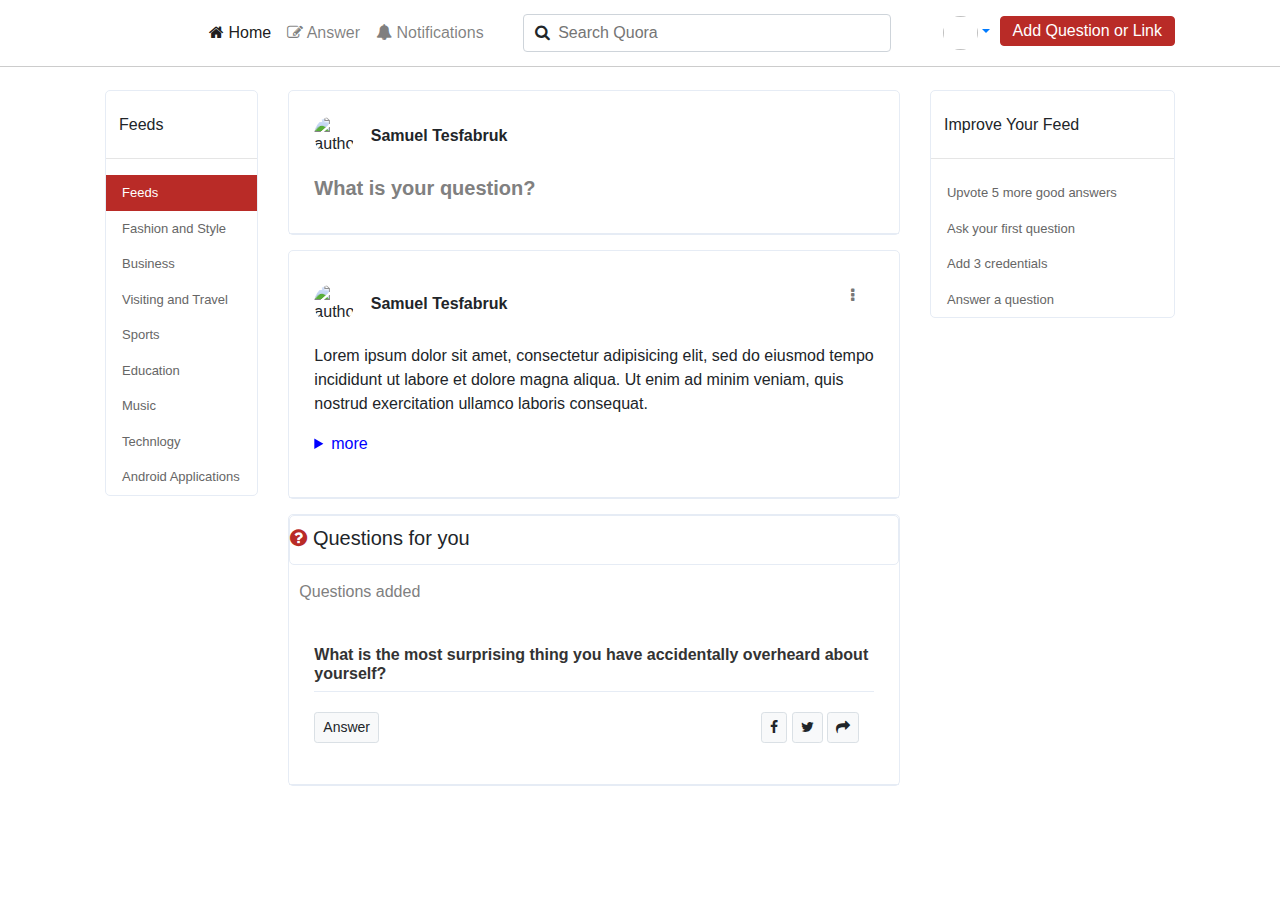
==== commit 414574e0: "question working" ====
--- a/src/main/resources/templates/index.html
+++ b/src/main/resources/templates/index.html
@@ -1,5 +1,5 @@
 <!DOCTYPE html>
-<html lang="en" xmlns:th="http://www.w3.org/1999/xhtml">
+<html lang="en" xmlns:th="http://www.thymeleaf.org">
 <head>
     <meta charset="utf-8">
 
@@ -63,9 +63,6 @@
     </div>
 </nav><!-- End of Navigation-->
 <body>
-
-
-
 <!-- Page Content -->
 <div class="container-fluid">
     <div class="row">
@@ -242,8 +239,6 @@
                         <textarea   th:field="*{question_content}" name = "title" type="text"  class="form-control" aria-label="With textarea"></textarea>
                     </div>
 
-
-            </div>
             <!-- Modal footer -->
             <div class="modal-footer">
                 <button type="submit" class="btn btn-info" style="background-color: #3a66ad; color: white;">Add Question</button>
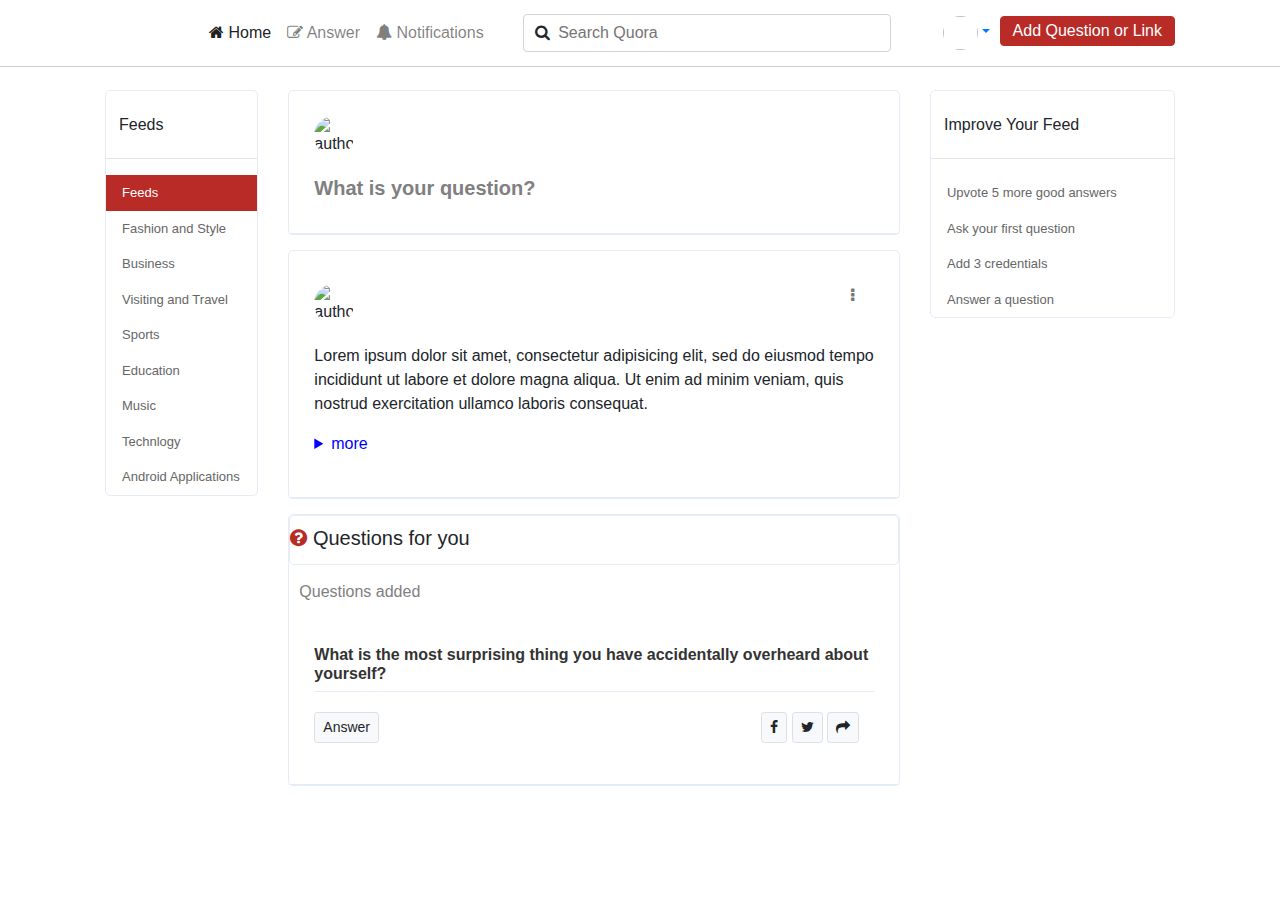
==== commit 413053e1: "question answer and upvote working" ====
--- a/src/main/resources/templates/index.html
+++ b/src/main/resources/templates/index.html
@@ -96,9 +96,10 @@
                     <div class="post__author author vcard inline-items">
                         <img src="assets/img/avatar.png" th:src="@{assets/img/avatar.png}" height="48px" width="48px" class="img-responsive" alt="author">
                         <div class="author-date">
-                            <a class="h6 post__author-name fn" href="#">Samuel Tesfabruk</a>
+                            <a class="h6 post__author-name fn" th:text="${user_name}" href="#"></a>
                             <div class="post__date">
                                 <time class="published" datetime="2004-07-24T18:18">
+
                                 </time>
                             </div>
                         </div>
@@ -123,7 +124,7 @@
                     <div class="post__author author vcard inline-items">
                         <img src="assets/img/avatar.png" th:src="@{assets/img/avatar.png}" height="48px" width="48px" class="img-responsive" alt="author">
                         <div class="author-date">
-                            <a class="h6 post__author-name fn" href="#">Samuel Tesfabruk</a>
+                            <a class="h6 post__author-name fn" th:text="${question_user_name}" href="#"></a>
                             <div class="post__date">
                                 <time class="published" datetime="2004-07-24T18:18">
                                 </time>
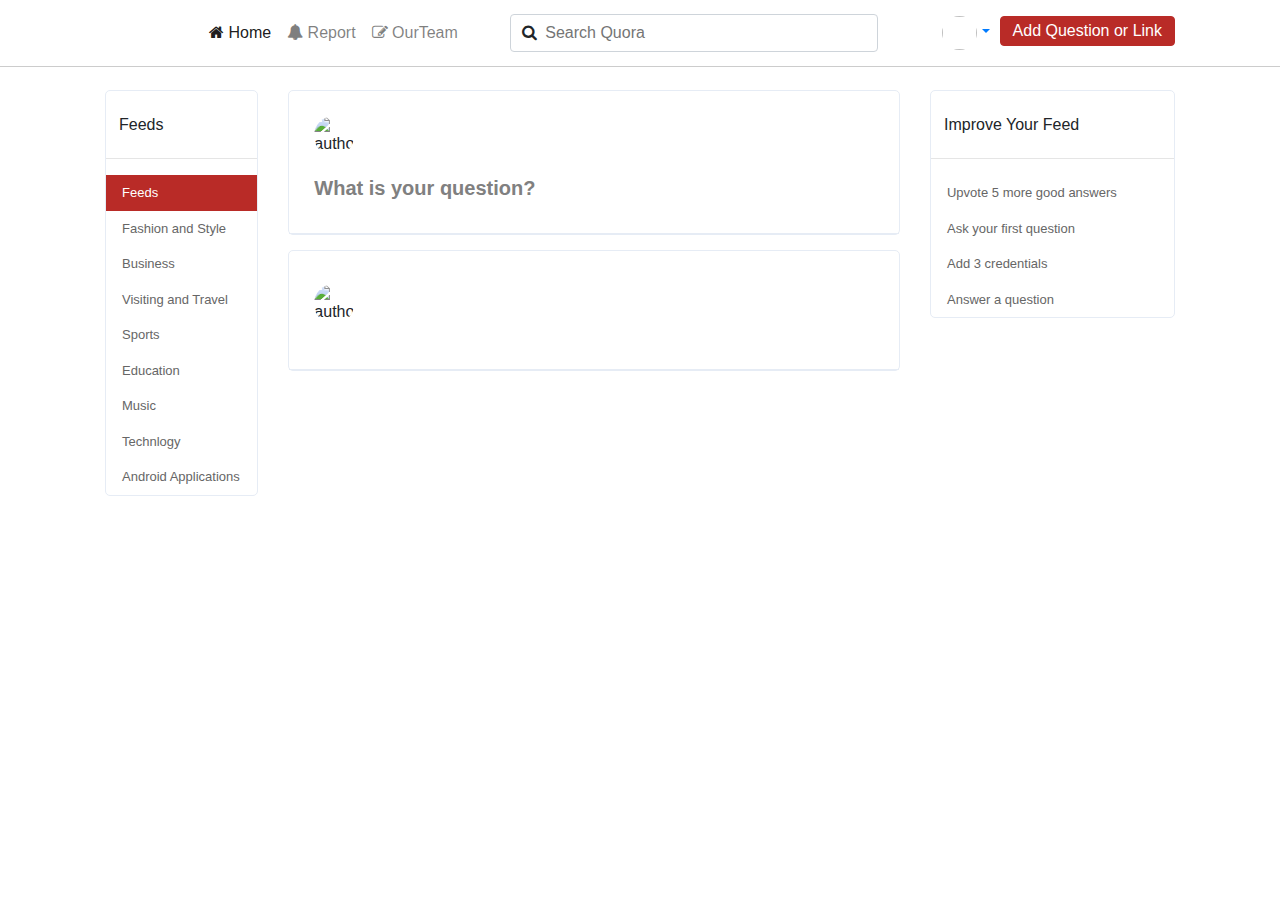
==== commit 557fd0b1: "question answer and upvote workingwith disagrams reports and team" ====
--- a/src/main/resources/templates/index.html
+++ b/src/main/resources/templates/index.html
@@ -25,11 +25,12 @@
                 <li class="nav-item active">
                     <a class="nav-link" th:href="@{index}"><i class="fa fa-home"></i> Home</a>
                 </li>
+
                 <li class="nav-item">
-                    <a class="nav-link" href="#"><i class="fa fa-edit"></i> Answer</a>
+                    <a th:href="@{/displayBarGraph}" class="nav-link"><i class="fa fa-bell"></i> Report</a>
                 </li>
                 <li class="nav-item">
-                    <a class="nav-link" href="#"><i class="fa fa-bell"></i> Notifications</a>
+                    <a class="nav-link" th:href="@{team}"><i class="fa fa-edit"></i> OurTeam</a>
                 </li>
             </ul>
             <form class="form-inline my-2 my-lg-0 col-md-5">
@@ -42,11 +43,10 @@
                     <ul class="nav navbar-nav">
                         <li class="dropdown">
                             <ul class="dropdown-menu">
-                                <li><a th:href="@{profile}">Profile <span class="glyphicon glyphicon-cog pull-right"></span></a></li>
-                                <li class="divider"></li>
-                                <li><a th:href="@{login}">Login <span class="glyphicon glyphicon-stats pull-right"></span></a></li>
-                                <li class="divider"></li>
-                                <li><a th:href="@{message}">Messages <span class="badge pull-right"> 42 </span></a></li>
+                                <li><a th:href="@{/profile}">Profile <span class="glyphicon glyphicon-cog pull-right"></span></a></li>
+                                <li class="divider"></li>
+                                <li><a th:href="@{/login}">Login <span class="glyphicon glyphicon-stats pull-right"></span></a></li>
+                                <li class="divider"></li>
                                 <li class="divider"></li>
                                 <li><a href="#"><span class="glyphicon glyphicon-heart pull-right"></span></a></li>
                                 <li class="divider"></li>
@@ -96,7 +96,7 @@
                     <div class="post__author author vcard inline-items">
                         <img src="assets/img/avatar.png" th:src="@{assets/img/avatar.png}" height="48px" width="48px" class="img-responsive" alt="author">
                         <div class="author-date">
-                            <a class="h6 post__author-name fn" th:text="${user_name}" href="#"></a>
+                            <a class="h6 post__author-name fn" th:text="${logged_name}" href="#"></a>
                             <div class="post__date">
                                 <time class="published" datetime="2004-07-24T18:18">
 
@@ -123,6 +123,7 @@
                     </div>
                     <div class="post__author author vcard inline-items">
                         <img src="assets/img/avatar.png" th:src="@{assets/img/avatar.png}" height="48px" width="48px" class="img-responsive" alt="author">
+
                         <div class="author-date">
                             <a class="h6 post__author-name fn" th:text="${question_user_name}" href="#"></a>
                             <div class="post__date">
@@ -130,56 +131,12 @@
                                 </time>
                             </div>
                         </div>
-                        <div class="more">
-                            <a href="#">
-                                <i class="fa fa-ellipsis-v"></i>
-                            </a>
-                        </div>
-                    </div>
-                    <p>Lorem ipsum dolor sit amet, consectetur adipisicing elit, sed do eiusmod tempo incididunt ut
-                        labore et dolore magna aliqua. Ut enim ad minim veniam, quis nostrud exercitation ullamco laboris consequat.
-                        <details>
-                            <summary>more</summary>
-                    <p>Lorem ipsum dolor sit amet, consectetur adipisicing elit, sed do eiusmod tempo incididunt ut
-                        labore et dolore magna aliqua. Ut enim ad minim veniam, quis nostrud exercitation ullamco laboris consequat.</p>
-                    <div class="post-additional-info inline-items">
-                        <p>
-                            <a href="#" class="btn btn-sm btn-light"><i class="far fa-arrow-alt-up"></i> UpVote</a>
-                        </p>
-                        <p class="social-icons">
-                            <a href="#" class="btn btn-sm btn-light"><i class="fa fa-facebook"></i></a>
-                            <a href="#" class="btn btn-sm btn-light"> <i class="fa fa-twitter"></i></a>
-                            <a href="#" class="btn btn-sm btn-light"> <i class="fa fa-share"></i></a>
-                        </p>
-                    </div>
-                    </details>
-                    </p>
+
+                    </div>
                 </article>
             </div><!--End of Topic Block-->
             <!--Questons to Answer-->
-            <div class="ui-block">
-                <div  class="ui-block" style="height: 50px;">
-                    <h5><i class="fa fa-question-circle" style="color:#b92b27;"></i> Questions for you</h5>
-                </div><!--End of question for you ui block-->
-                <p class="qn-title">Questions added</p>
-                <article class="hentry post">
-                    <div class="m-link">
-                        <a href=""  target="_blank">
-                            <h6 style="font-weight: bold">What is the most surprising thing you have accidentally overheard about yourself?</h6>
-                        </a>
-                    </div><!--End of m-lin div-->
-                    <div class="post-additional-info inline-items">
-                        <p>
-                            <a href="#" class="btn btn-sm btn-light"><i class="far fa-arrow-alt-up"></i> Answer</a>
-                        </p>
-                        <p class="social-icons">
-                            <a href="#" class="btn btn-sm btn-light"><i class="fa fa-facebook"></i></a>
-                            <a href="#" class="btn btn-sm btn-light"> <i class="fa fa-twitter"></i></a>
-                            <a href="#" class="btn btn-sm btn-light"> <i class="fa fa-share"></i></a>
-                        </p>
-                    </div><!--End of inline items-->
-                </article>
-            </div><!--End of Questions to Answrer-->
+
         </div><!--End of col-lg-7-->
         <!-- /.col-lg-6 -->
         <!--col-lg-3-->
@@ -226,7 +183,7 @@
                 <div class="post__author author vcard inline-items">
                     <img src="assets/img/avatar.png" th:src="@{assets/img/avatar.png}" height="48px" width="48px" class="img-responsive" />
                     <div class="author-date">
-                        <a class="h6 post__author-name fn" href="#">Samuel Tesfabruk</a>
+                        <a class="h6 post__author-name fn" href="#" th:text="${user_name}"></a>
                         <div class="post__date">
                             <time class="published" datetime="2004-07-24T18:18">
                             </time>
@@ -238,8 +195,9 @@
 
                     <div class="input-group">
                         <textarea   th:field="*{question_content}" name = "title" type="text"  class="form-control" aria-label="With textarea"></textarea>
-                    </div>
-
+
+                    </div>
+                    <input type="text" id="topic" name="topic" placeholder="Enter Topic"  class="form-control">
             <!-- Modal footer -->
             <div class="modal-footer">
                 <button type="submit" class="btn btn-info" style="background-color: #3a66ad; color: white;">Add Question</button>
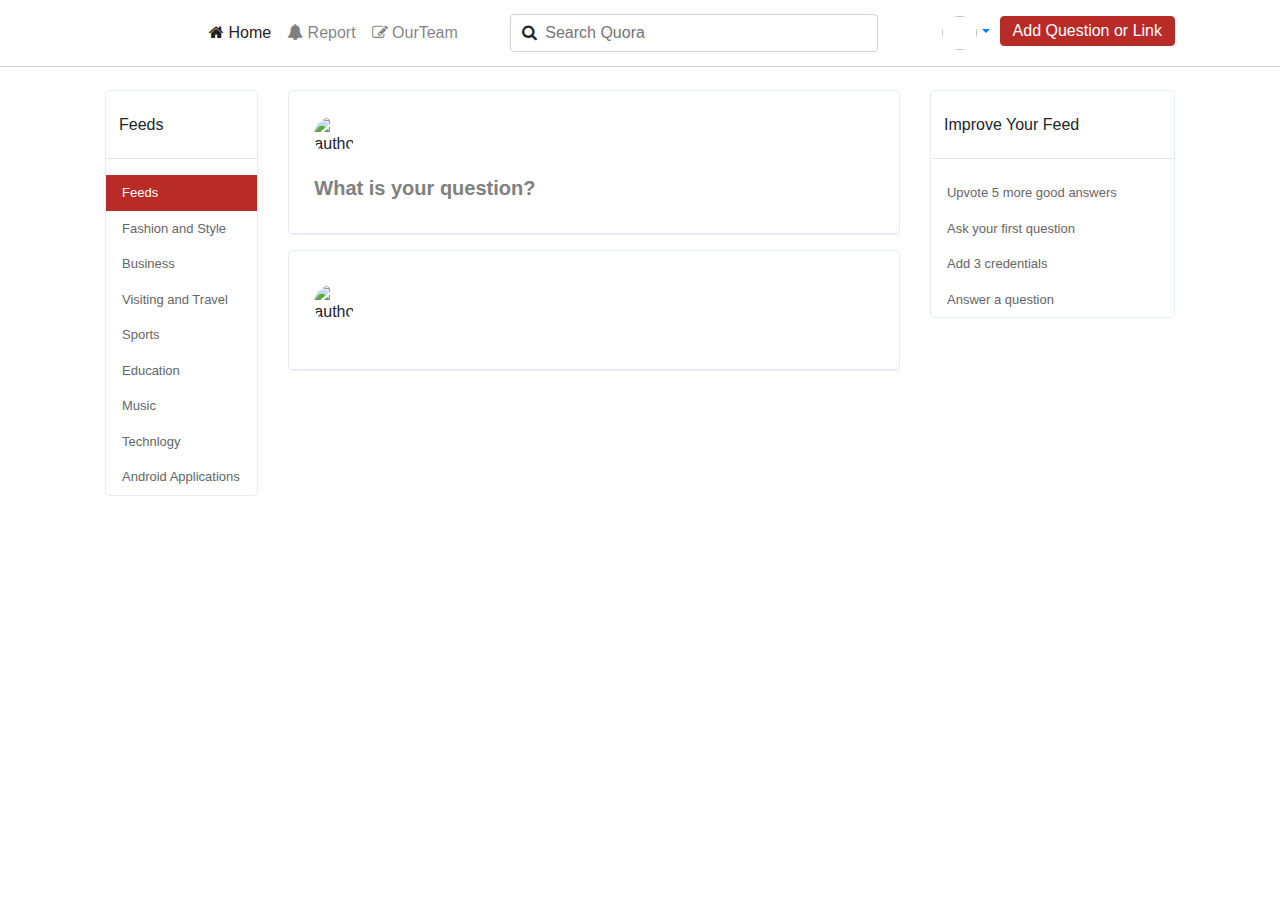
==== commit ecd77b22: "Final updates" ====
--- a/src/main/resources/templates/index.html
+++ b/src/main/resources/templates/index.html
@@ -16,7 +16,7 @@
 <link href="https://stackpath.bootstrapcdn.com/font-awesome/4.7.0/css/font-awesome.min.css" th:href="@{https://stackpath.bootstrapcdn.com/font-awesome/4.7.0/css/font-awesome.min.css}" rel="stylesheet" integrity="sha384-wvfXpqpZZVQGK6TAh5PVlGOfQNHSoD2xbE+QkPxCAFlNEevoEH3Sl0sibVcOQVnN" crossorigin="anonymous">
 <nav class="navbar navbar-expand-lg navbar-light fixed-top">
     <div class="container-fluid">
-        <a class="navbar-brand mylogo" th:href="@{index.html}"></a>
+        <a class="navbar-brand mylogo" th:href="@{index}"></a>
         <button class="navbar-toggler" type="button" data-toggle="collapse" data-target="#navbarSupportedContent" aria-controls="navbarSupportedContent" aria-expanded="false" aria-label="Toggle navigation">
             <span class="navbar-toggler-icon"></span>
         </button>
@@ -25,7 +25,6 @@
                 <li class="nav-item active">
                     <a class="nav-link" th:href="@{index}"><i class="fa fa-home"></i> Home</a>
                 </li>
-
                 <li class="nav-item">
                     <a th:href="@{/displayBarGraph}" class="nav-link"><i class="fa fa-bell"></i> Report</a>
                 </li>
@@ -50,7 +49,7 @@
                                 <li class="divider"></li>
                                 <li><a href="#"><span class="glyphicon glyphicon-heart pull-right"></span></a></li>
                                 <li class="divider"></li>
-                                <li><a href="#">Sign Out <span class="glyphicon glyphicon-log-out pull-right"></span></a></li>
+                                <li><a th:href="@{login}">Sign Out <span class="glyphicon glyphicon-log-out pull-right"></span></a></li>
                             </ul>
                         </li>
                     </ul>
@@ -96,7 +95,7 @@
                     <div class="post__author author vcard inline-items">
                         <img src="assets/img/avatar.png" th:src="@{assets/img/avatar.png}" height="48px" width="48px" class="img-responsive" alt="author">
                         <div class="author-date">
-                            <a class="h6 post__author-name fn" th:text="${logged_name}" href="#"></a>
+                            <a class="h6 post__author-name fn" th:text="${user_name}" th:href="@{profile}"></a>
                             <div class="post__date">
                                 <time class="published" datetime="2004-07-24T18:18">
 
@@ -125,9 +124,10 @@
                         <img src="assets/img/avatar.png" th:src="@{assets/img/avatar.png}" height="48px" width="48px" class="img-responsive" alt="author">
 
                         <div class="author-date">
-                            <a class="h6 post__author-name fn" th:text="${question_user_name}" href="#"></a>
+                            <span class="h6 post__author-name fn" th:text="${quest.getUser().getName() + quest.getUser().getLastName()}" th:href="@{profile}"></span>
                             <div class="post__date">
                                 <time class="published" datetime="2004-07-24T18:18">
+                                    <p th:text="${quest.getCreateDate()}"></p>
                                 </time>
                             </div>
                         </div>
